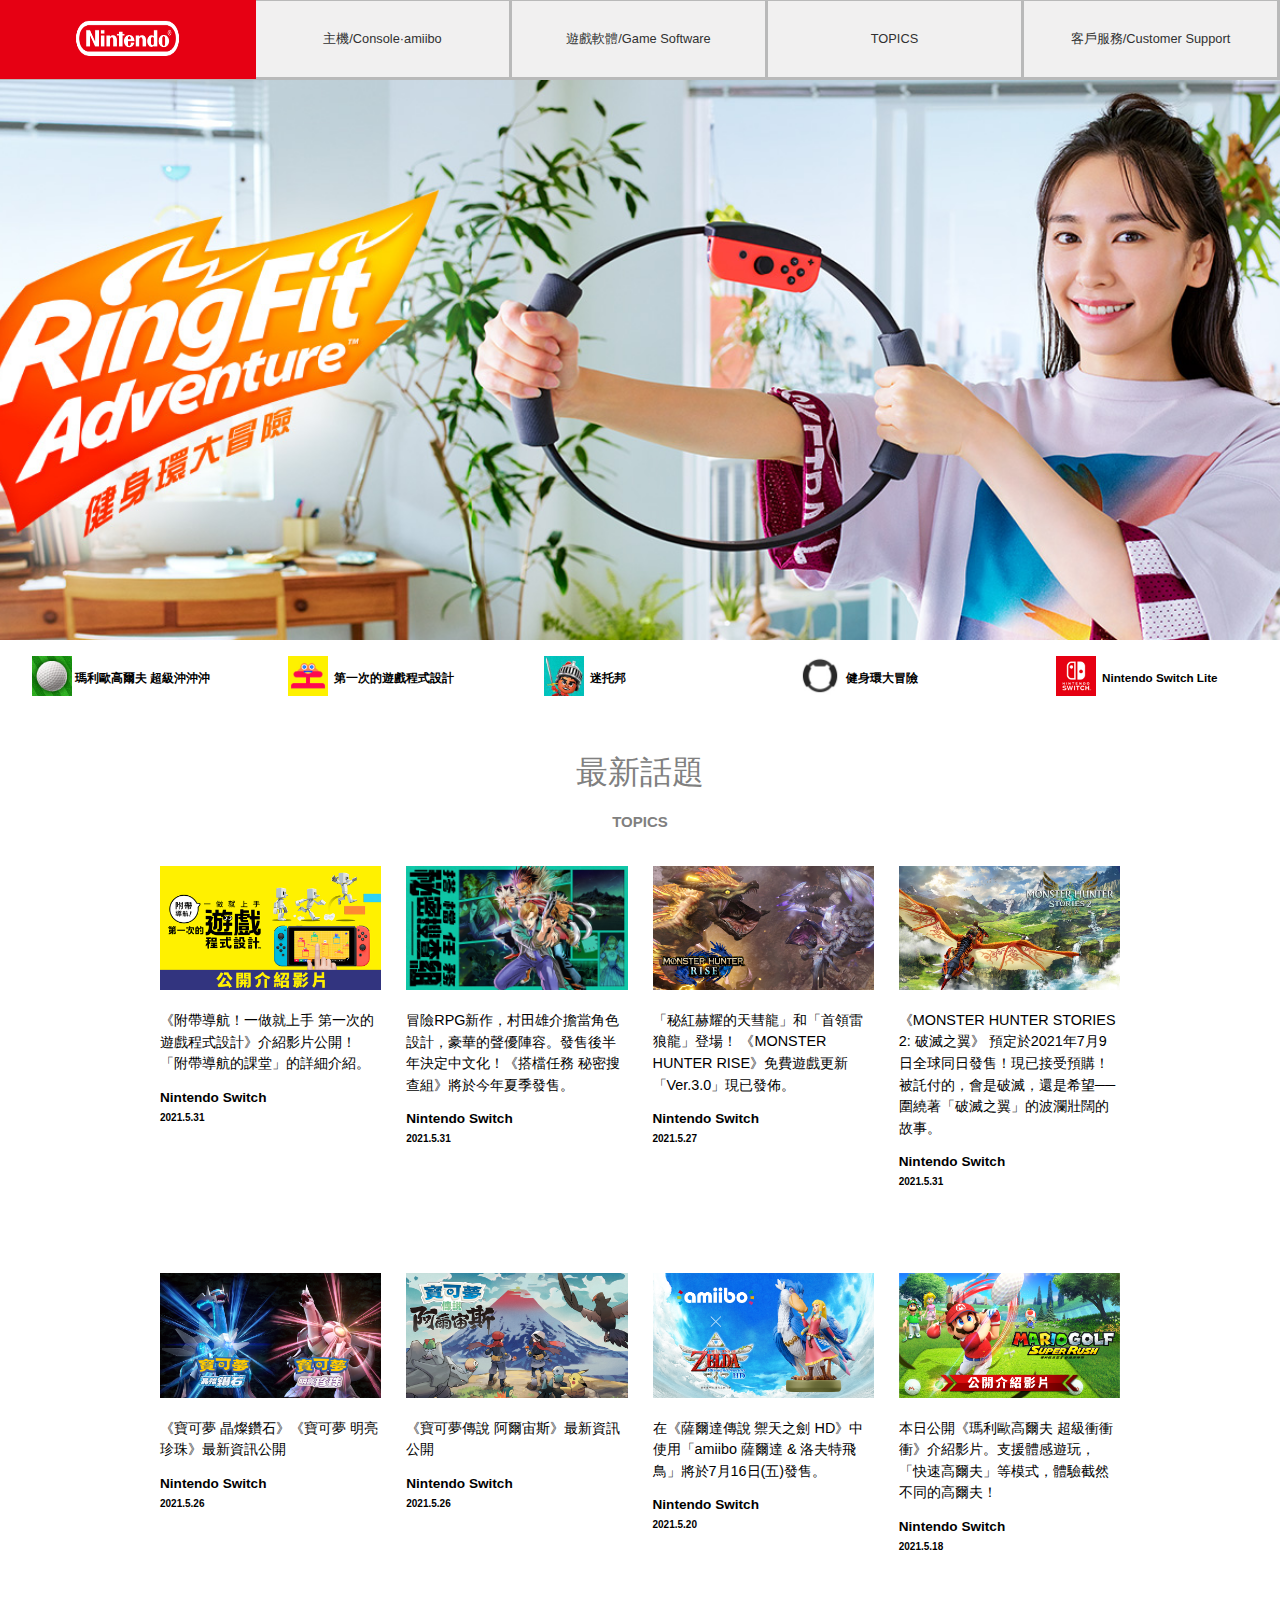
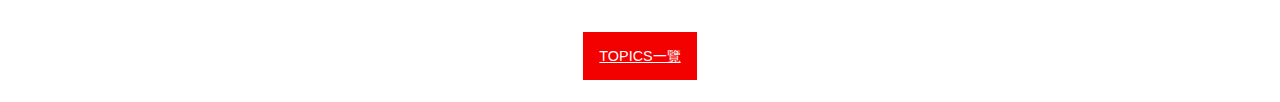
==== clone-nintendo/index.html @ 6a6de929 "final update" ====
<!DOCTYPE html>
<html lang="en">
<head>
    <meta charset="UTF-8">
    <meta http-equiv="X-UA-Compatible" content="IE=edge">
    <meta name="viewport" content="width=device-width, initial-scale=1.0">
    <title>Nintendo-clone</title>
    <link
      rel="stylesheet"
      href="https://cdnjs.cloudflare.com/ajax/libs/font-awesome/5.15.3/css/all.min.css"
      integrity="sha512-iBBXm8fW90+nuLcSKlbmrPcLa0OT92xO1BIsZ+ywDWZCvqsWgccV3gFoRBv0z+8dLJgyAHIhR35VZc2oM/gI1w=="
      crossorigin="anonymous"
    />
    <link rel="stylesheet" href="./style.css">
</head>
<body>

  

    <!-- main-nav -->
    <div class="main-nav">
        <img src="./image/logo.png" class="logo" alt="" />
        <ul class="main-menu show">
          <li>
            <a href="#">主機/Console·amiibo</a>
          </li>
          <li>
            <a href="#">遊戲軟體/Game Software</a>
          </li>
          <li>
            <a href="#">TOPICS</a>
          </li>
          <li>
            <a href="#">客戶服務/Customer Support</a>
          </li>
        </ul>
    </div>

    <!-- Showcase -->
    <header class="showcase">

    </header>

    <!-- Select-product -->
    <section class="selectp">
        <div>
          <div><img src="./image/sl1.png" alt="" ></div>
          <div><h3>瑪利歐高爾夫 超級沖沖沖</h3></div>
        </div>
        <div>
            <div><img src="./image/sl2.png" alt=""></div>
                <div><h3>&nbsp;第一次的遊戲程式設計</h3></div>
       </div>
       <div>
        <div><img src="./image/sl3.jpg" alt=""></div>
        <div><h3>&nbsp;迷托邦</h3></div>
       </div>
       <div>
        <div><img src="./image/sl4.jpg" alt=""></div>
        <div><h3>&nbsp;健身環大冒險</h3></div>
      </div>
      <div>
        <div><img src="./image/sl5.jpg" alt=""></div>
        <div><h3>&nbsp;Nintendo Switch Lite</h3></div>
      </div>
     </section>

    <!-- Home cards -->
     <div class="container">
        <h1>最新話題</h1></br>
        <h2>TOPICS</h2>
        <section class="home-cards">
            <div class="head-pic">
              <img src="./image/hc1.png" alt="">
              <p>《附帶導航！一做就上手 第一次的遊戲程式設計》介紹影片公開！「附帶導航的課堂」的詳細介紹。</p>
             <div class="right-chevron">
              <div>
                <h3>Nintendo Switch</h3>
                <h4>2021.5.31</h4>
               </div>
              <a href="#"><i class="fas fa-chevron-right"></i></a>
             </div>
            </div>
            <div class="head-pic">
              <img src="./image/hc2.jpg" alt="">
              <p>冒險RPG新作，村田雄介擔當角色設計，豪華的聲優陣容。發售後半年決定中文化！《搭檔任務 秘密搜查組》將於今年夏季發售。</p>
             <div class="right-chevron">
              <div>
                <h3>Nintendo Switch</h3>
                <h4>2021.5.31</h4>
               </div>
              <a href="#"><i class="fas fa-chevron-right"></i></a>
             </div>
            </div>
            <div class="head-pic">
              <img src="./image/hc3.jpg" alt="">
              <p>「秘紅赫耀的天彗龍」和「首領雷狼龍」登場！ 《MONSTER HUNTER RISE》免費遊戲更新「Ver.3.0」現已發佈。</p>
             <div class="right-chevron">
              <div>
                <h3>Nintendo Switch</h3>
                <h4>2021.5.27</h4>
               </div>
              <a href="#"><i class="fas fa-chevron-right"></i></a>
             </div>
            </div>
            <div class="head-pic">
              <img src="./image/hc4.jpg" alt="">
              <p>《MONSTER HUNTER STORIES 2: 破滅之翼》 預定於2021年7月9日全球同日發售！現已接受預購！ 被託付的，會是破滅，還是希望──圍繞著「破滅之翼」的波瀾壯闊的故事。</p>
             <div class="right-chevron">
              <div>
                <h3>Nintendo Switch</h3>
                <h4>2021.5.31</h4>
               </div>
              <a href="#"><i class="fas fa-chevron-right"></i></a>
             </div>
            </div>
            <div class="head-pic">
              <img src="./image/hc5.jpg" alt="">
              <p>《寶可夢 晶燦鑽石》《寶可夢 明亮珍珠》最新資訊公開</p>
             <div class="right-chevron">
              <div>
                <h3>Nintendo Switch</h3>
                <h4>2021.5.26</h4>
               </div>
              <a href="#"><i class="fas fa-chevron-right"></i></a>
             </div>
            </div>
            <div class="head-pic">
              <img src="./image/hc6.jpg" alt="">
              <p>《寶可夢傳說 阿爾宙斯》最新資訊公開</p>
             <div class="right-chevron">
              <div>
                <h3>Nintendo Switch</h3>
                <h4>2021.5.26</h4>
               </div>
              <a href="#"><i class="fas fa-chevron-right"></i></a>
             </div>
            </div>
            <div class="head-pic">
              <img src="./image/hc7.png" alt="">
              <p>在《薩爾達傳說 禦天之劍 HD》中使用「amiibo 薩爾達 & 洛夫特飛鳥」將於7月16日(五)發售。</p>
             <div class="right-chevron">
              <div>
                <h3>Nintendo Switch</h3>
                <h4>2021.5.20</h4>
               </div>
              <a href="#"><i class="fas fa-chevron-right"></i></a>
             </div>
            </div>
            <div class="head-pic">
              <img src="./image/hc8.png" alt="">
              <p>本日公開《瑪利歐高爾夫 超級衝衝衝》介紹影片。支援體感遊玩，「快速高爾夫」等模式，體驗截然不同的高爾夫！</p>
             <div class="right-chevron">
              <div>
                <h3>Nintendo Switch</h3>
                <h4>2021.5.18</h4>
               </div>
              <a href="#"><i class="fas fa-chevron-right"></i></a>
             </div>
            </div>
        </section>
     </div>


     <div>
     <section class="more">
       
      <a href="#" class='vtn'><i class="fas fa-chevron-right"></i>TOPICS一覽</i></a>
    </section>
  </div>
    

</body>
</html>
---- clone-nintendo/style.css ----
* {
  padding: 0;
  margin: 0;
  -webkit-box-sizing: border-box;
          box-sizing: border-box;
}

body {
  background-color: #fff;
  color: #000;
  font-size: 10px;
  font-family: "Segoe UI", Tahoma, Geneva, Verdana, sans-serif;
  line-height: 1.5;
}

.logo {
  width: 20%;
  height: 5rem;
}

/* NAV */
.main-nav {
  display: -webkit-box;
  display: -ms-flexbox;
  display: flex;
  -webkit-box-pack: justify;
      -ms-flex-pack: justify;
          justify-content: space-between;
  -webkit-box-align: center;
      -ms-flex-align: center;
          align-items: center;
  height: 5rem;
  font-size: 0.8rem;
  border-bottom: #b9b9b9 solid 3px;
  border-top: #b9b9b9 solid 1px;
  background-color: #f1f0f0;
}

.main-nav ul {
  display: -ms-grid;
  display: grid;
  width: 85%;
  grid-template-columns: repeat(4, 1fr);
  -ms-grid-columns: 1fr 1fr 1fr 1fr;
  list-style: none;
}

.main-nav ul li {
  padding: 1.8rem;
  text-align: center;
  border-right: #b9b9b9 solid 3px;
}

.main-nav ul a {
  text-decoration: none;
  font-size: 0.8rem;
  color: #303030;
}

/* SHOWCASE */
.showcase {
  width: 100%;
  height: 35rem;
  background: url("./image/showcase1.jpg") no-repeat center center/cover;
  padding: 10rem 5rem;
  margin-bottom: 1rem;
}

/* Select Product */
.selectp {
  display: -ms-grid;
  display: grid;
  width: 100%;
  grid-template-columns: repeat(5, 1fr);
  -ms-grid-columns: 1fr 1fr 1fr 1fr 1fr;
  list-style: none;
  margin-left: 2rem;
  margin-bottom: 3rem;
}

.selectp div {
  display: inline-block;
  vertical-align: middle;
}

.selectp img {
  width: 2.5rem;
}

/* Home Cards */
.container {
  width: 75%;
  margin: auto;
}

.container h1 {
  padding: 0 auto;
  text-align: center;
  font-size: 2rem;
  font-weight: 550;
  color: gray;
}

.container h2 {
  padding: 0 auto;
  text-align: center;
  color: gray;
  padding-bottom: 2rem;
}

.container h3 {
  margin-bottom: 0.1rem;
  font-size: 0.85rem;
  font-weight: 600;
}

.container .home-cards {
  display: -ms-grid;
  display: grid;
  -ms-grid-columns: 1fr 1fr 1fr 1fr;
      grid-template-columns: 1fr 1fr 1fr 1fr;
  -ms-grid-rows: 1fr 1fr;
      grid-template-rows: 1fr 1fr;
  grid-gap: 25px;
  margin-bottom: 5rem;
  height: 700px;
  -webkit-box-align: space-between;
      -ms-flex-align: space-between;
          align-items: space-between;
}

.container .home-cards img {
  width: 100%;
  margin-bottom: 1rem;
}

.container .home-cards a {
  color: #0067b8;
  font-size: 1.5rem;
  font-weight: 500;
}

.container .home-cards p {
  font-size: 0.9rem;
  margin-bottom: 0.8rem;
}

.container .home-cards .head-pic {
  display: inline-block;
  vertical-align: middle;
}

.container .home-cards .right-chevron {
  display: -webkit-box;
  display: -ms-flexbox;
  display: flex;
  -webkit-box-pack: justify;
      -ms-flex-pack: justify;
          justify-content: space-between;
  height: 6rem;
  bottom: 0px;
}

.more {
  width: 30%;
  display: block;
  margin: 0rem auto;
  text-align: center;
  height: 3.5rem;
}

.vtn {
  background: #f30000;
  color: #fff;
  padding: 1rem;
  font-size: 0.9rem;
}

@media (max-width: 900px) {
  .container .home-cards {
    -ms-grid-columns: 1fr 1fr 1fr;
        grid-template-columns: 1fr 1fr 1fr;
    -ms-grid-rows: 1fr 1fr 1fr;
        grid-template-rows: 1fr 1fr 1fr;
    height: 1000px;
  }
}

@media (max-width: 600px) {
  .container .home-cards {
    display: -ms-grid;
    display: grid;
    -ms-grid-columns: 1fr;
        grid-template-columns: 1fr;
    -ms-grid-rows: (1fr)[8];
        grid-template-rows: repeat(8, 1fr);
    height: 3100px;
  }
}
/*# sourceMappingURL=style.css.map */
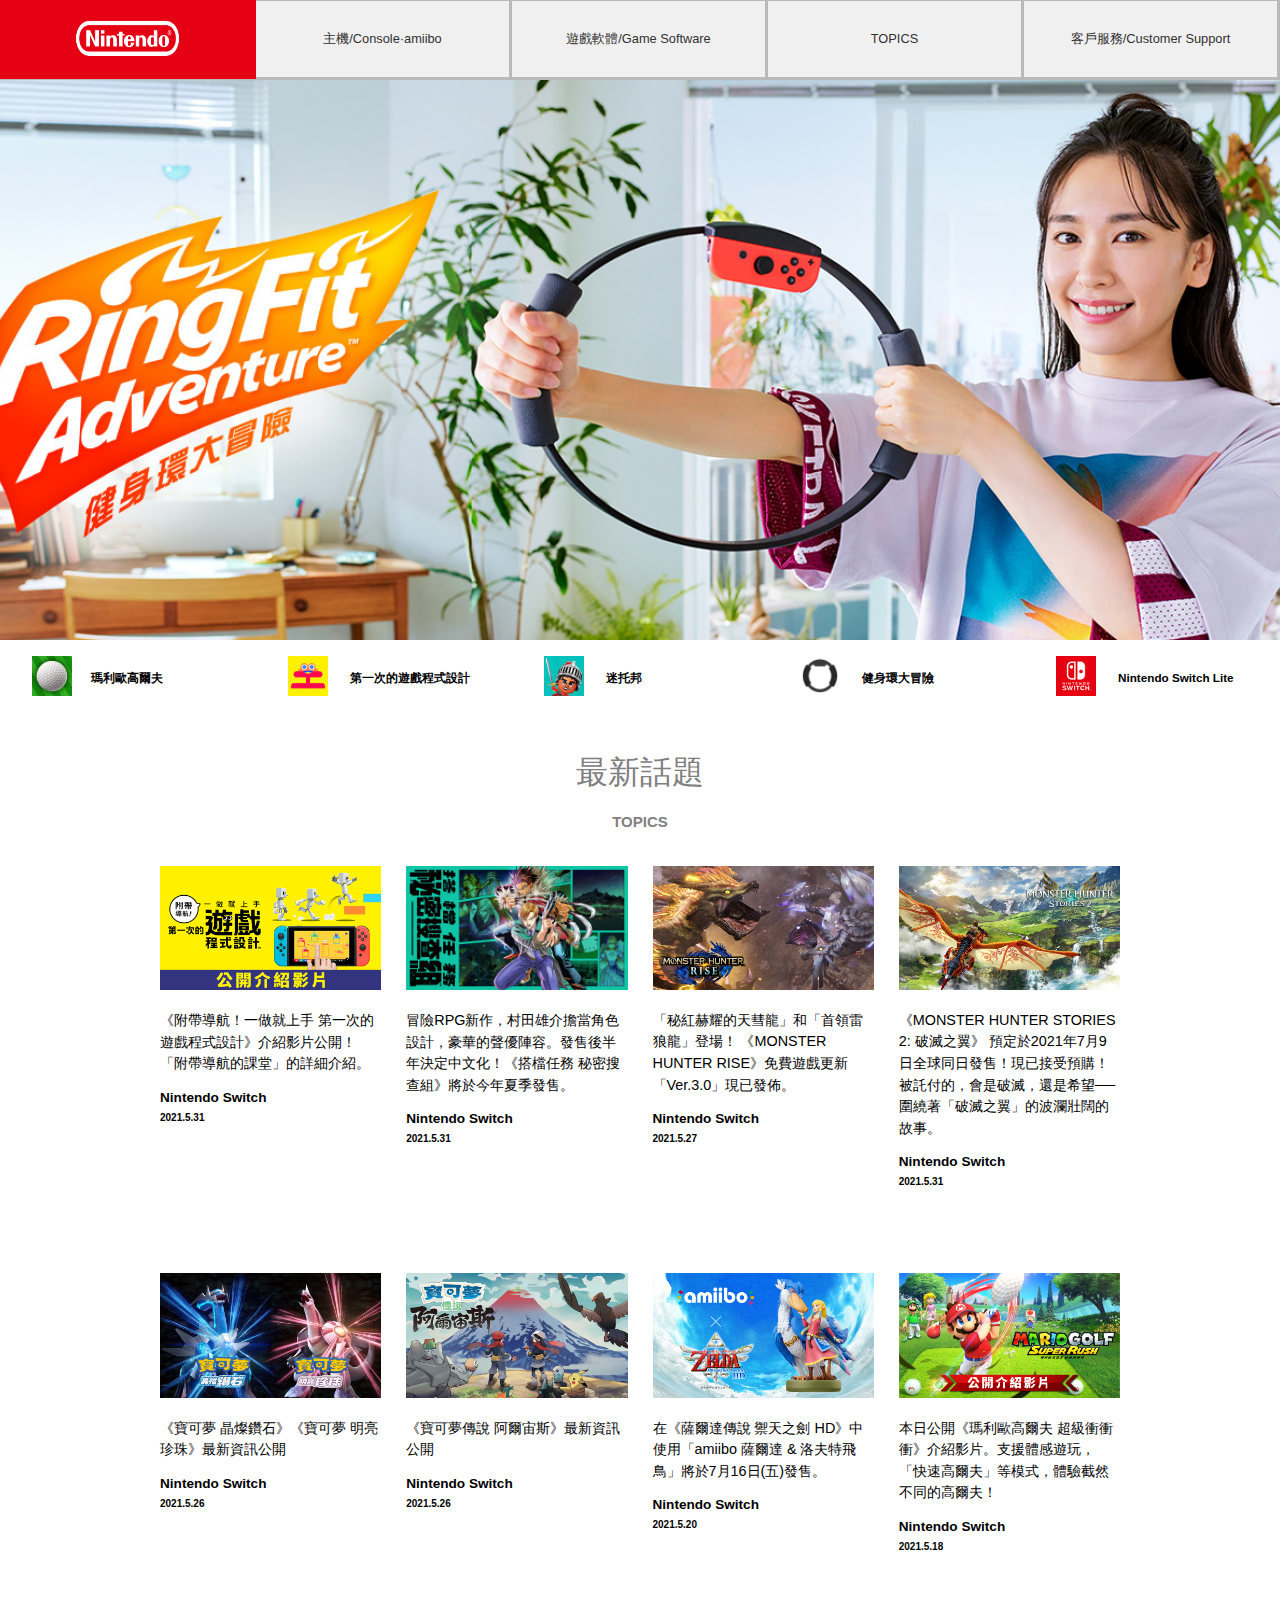
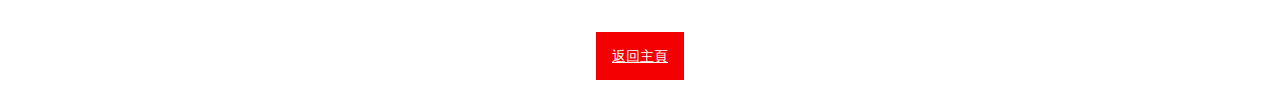
==== commit dc571d22: "final portfolio" ====
--- a/clone-nintendo/index.html
+++ b/clone-nintendo/index.html
@@ -14,8 +14,6 @@
     <link rel="stylesheet" href="./style.css">
 </head>
 <body>
-
-  
 
     <!-- main-nav -->
     <div class="main-nav">
@@ -35,7 +33,7 @@
           </li>
         </ul>
     </div>
-
+    
     <!-- Showcase -->
     <header class="showcase">
 
@@ -45,23 +43,23 @@
     <section class="selectp">
         <div>
           <div><img src="./image/sl1.png" alt="" ></div>
-          <div><h3>瑪利歐高爾夫 超級沖沖沖</h3></div>
+          <div class="text"><h3>瑪利歐高爾夫</h3></div>
         </div>
         <div>
             <div><img src="./image/sl2.png" alt=""></div>
-                <div><h3>&nbsp;第一次的遊戲程式設計</h3></div>
+                <div class="text"><h3>&nbsp;第一次的遊戲程式設計</h3></div>
        </div>
        <div>
         <div><img src="./image/sl3.jpg" alt=""></div>
-        <div><h3>&nbsp;迷托邦</h3></div>
+        <div class="text"><h3>&nbsp;迷托邦</h3></div>
        </div>
        <div>
         <div><img src="./image/sl4.jpg" alt=""></div>
-        <div><h3>&nbsp;健身環大冒險</h3></div>
+        <div class="text"><h3>&nbsp;健身環大冒險</h3></div>
       </div>
       <div>
         <div><img src="./image/sl5.jpg" alt=""></div>
-        <div><h3>&nbsp;Nintendo Switch Lite</h3></div>
+        <div class="text"><h3>&nbsp;Nintendo Switch Lite</h3></div>
       </div>
      </section>
 
@@ -71,9 +69,11 @@
         <h2>TOPICS</h2>
         <section class="home-cards">
             <div class="head-pic">
+            <div>
               <img src="./image/hc1.png" alt="">
               <p>《附帶導航！一做就上手 第一次的遊戲程式設計》介紹影片公開！「附帶導航的課堂」的詳細介紹。</p>
-             <div class="right-chevron">
+            </div>
+              <div class="right-chevron">
               <div>
                 <h3>Nintendo Switch</h3>
                 <h4>2021.5.31</h4>
@@ -82,9 +82,11 @@
              </div>
             </div>
             <div class="head-pic">
+            <div>
               <img src="./image/hc2.jpg" alt="">
               <p>冒險RPG新作，村田雄介擔當角色設計，豪華的聲優陣容。發售後半年決定中文化！《搭檔任務 秘密搜查組》將於今年夏季發售。</p>
-             <div class="right-chevron">
+            </div>
+              <div class="right-chevron">
               <div>
                 <h3>Nintendo Switch</h3>
                 <h4>2021.5.31</h4>
@@ -93,9 +95,11 @@
              </div>
             </div>
             <div class="head-pic">
+            <div>
               <img src="./image/hc3.jpg" alt="">
               <p>「秘紅赫耀的天彗龍」和「首領雷狼龍」登場！ 《MONSTER HUNTER RISE》免費遊戲更新「Ver.3.0」現已發佈。</p>
-             <div class="right-chevron">
+            </div>
+              <div class="right-chevron">
               <div>
                 <h3>Nintendo Switch</h3>
                 <h4>2021.5.27</h4>
@@ -104,9 +108,11 @@
              </div>
             </div>
             <div class="head-pic">
+            <div>
               <img src="./image/hc4.jpg" alt="">
               <p>《MONSTER HUNTER STORIES 2: 破滅之翼》 預定於2021年7月9日全球同日發售！現已接受預購！ 被託付的，會是破滅，還是希望──圍繞著「破滅之翼」的波瀾壯闊的故事。</p>
-             <div class="right-chevron">
+            </div>
+              <div class="right-chevron">
               <div>
                 <h3>Nintendo Switch</h3>
                 <h4>2021.5.31</h4>
@@ -115,8 +121,10 @@
              </div>
             </div>
             <div class="head-pic">
+            <div>
               <img src="./image/hc5.jpg" alt="">
               <p>《寶可夢 晶燦鑽石》《寶可夢 明亮珍珠》最新資訊公開</p>
+            </div>
              <div class="right-chevron">
               <div>
                 <h3>Nintendo Switch</h3>
@@ -126,8 +134,10 @@
              </div>
             </div>
             <div class="head-pic">
+            <div>
               <img src="./image/hc6.jpg" alt="">
               <p>《寶可夢傳說 阿爾宙斯》最新資訊公開</p>
+            </div>
              <div class="right-chevron">
               <div>
                 <h3>Nintendo Switch</h3>
@@ -137,8 +147,10 @@
              </div>
             </div>
             <div class="head-pic">
+              <div>
               <img src="./image/hc7.png" alt="">
               <p>在《薩爾達傳說 禦天之劍 HD》中使用「amiibo 薩爾達 & 洛夫特飛鳥」將於7月16日(五)發售。</p>
+            </div>
              <div class="right-chevron">
               <div>
                 <h3>Nintendo Switch</h3>
@@ -148,8 +160,10 @@
              </div>
             </div>
             <div class="head-pic">
+              <div>
               <img src="./image/hc8.png" alt="">
               <p>本日公開《瑪利歐高爾夫 超級衝衝衝》介紹影片。支援體感遊玩，「快速高爾夫」等模式，體驗截然不同的高爾夫！</p>
+            </div>
              <div class="right-chevron">
               <div>
                 <h3>Nintendo Switch</h3>
@@ -165,7 +179,7 @@
      <div>
      <section class="more">
        
-      <a href="#" class='vtn'><i class="fas fa-chevron-right"></i>TOPICS一覽</i></a>
+      <a href="../index.html" class='vtn'><i class="fas fa-chevron-right"></i>返回主頁</i></a>
     </section>
   </div>
     
--- a/clone-nintendo/style.css
+++ b/clone-nintendo/style.css
@@ -74,11 +74,11 @@
   grid-template-columns: repeat(5, 1fr);
   -ms-grid-columns: 1fr 1fr 1fr 1fr 1fr;
   list-style: none;
-  margin-left: 2rem;
   margin-bottom: 3rem;
 }
 
 .selectp div {
+  padding-left: 1rem;
   display: inline-block;
   vertical-align: middle;
 }
@@ -145,11 +145,6 @@
   margin-bottom: 0.8rem;
 }
 
-.container .home-cards .head-pic {
-  display: inline-block;
-  vertical-align: middle;
-}
-
 .container .home-cards .right-chevron {
   display: -webkit-box;
   display: -ms-flexbox;
@@ -176,7 +171,26 @@
   font-size: 0.9rem;
 }
 
-@media (max-width: 900px) {
+@media (max-width: 1200px) {
+  .logo {
+    display: none;
+  }
+  .main-nav {
+    background-color: #e41212;
+  }
+  .main-nav ul {
+    width: 100%;
+  }
+  .main-nav ul li {
+    padding: 1.2rem;
+    border-right: whitesmoke solid 3px;
+  }
+  .main-nav ul a {
+    color: whitesmoke;
+  }
+  .selectp div {
+    padding-left: 0.1rem;
+  }
   .container .home-cards {
     -ms-grid-columns: 1fr 1fr 1fr;
         grid-template-columns: 1fr 1fr 1fr;
@@ -186,7 +200,27 @@
   }
 }
 
-@media (max-width: 600px) {
+@media (max-width: 825px) {
+  .main-nav ul {
+    display: none;
+  }
+  .logo {
+    display: -webkit-box;
+    display: -ms-flexbox;
+    display: flex;
+    width: auto;
+    height: 5rem;
+    padding: 0 auto;
+    -webkit-box-pack: center;
+        -ms-flex-pack: center;
+            justify-content: center;
+  }
+  .selectp .text {
+    display: none;
+  }
+  .selectp div {
+    padding-left: 0.5rem;
+  }
   .container .home-cards {
     display: -ms-grid;
     display: grid;
